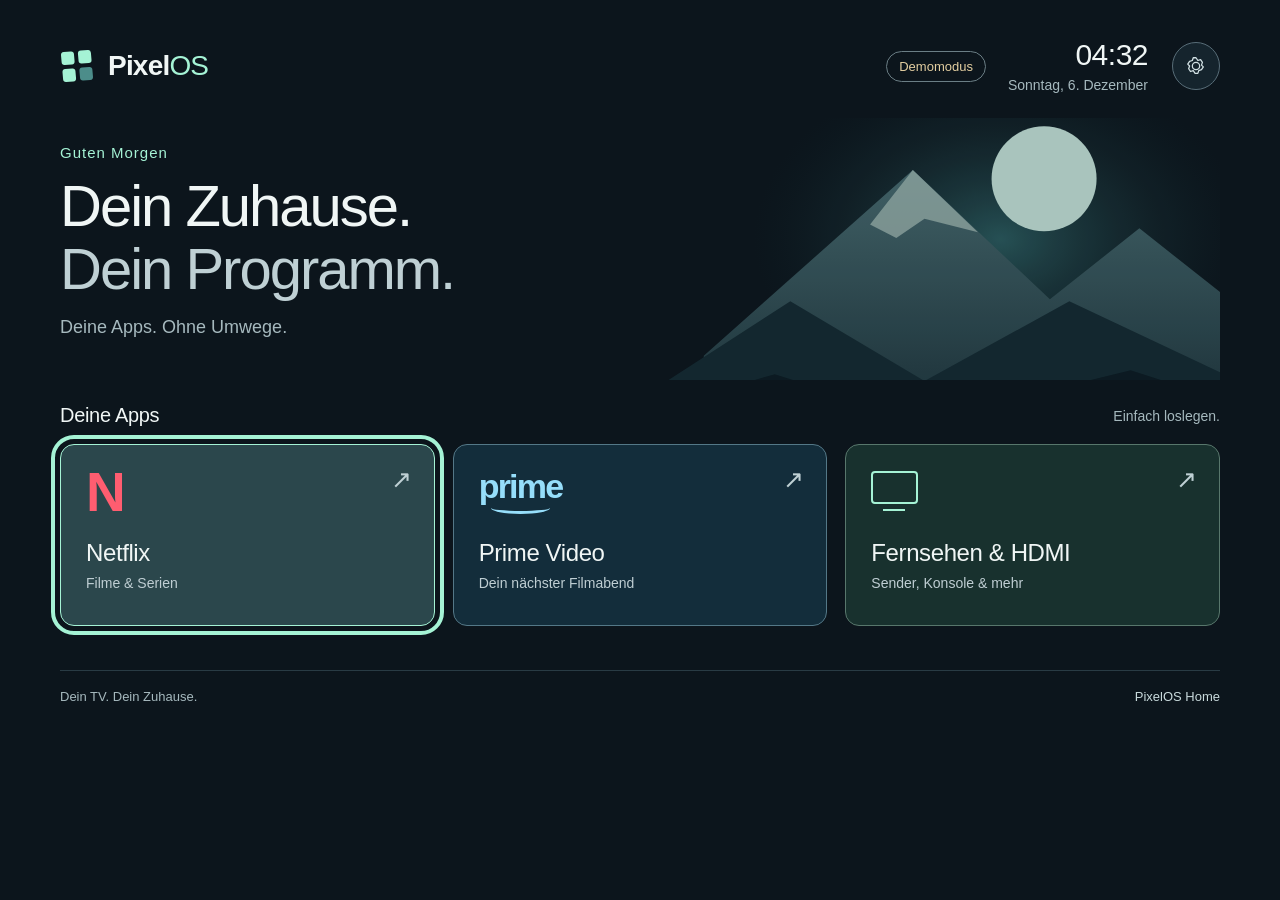
==== home/index.html @ fd9e1110 "PixelOS-Startseite und Launcher ohne PC Statische Fassung fuer GitHub Pages: Startseite startet Pixe" ====
<!doctype html>
<html lang="de">
<head>
  <meta charset="utf-8">
  <meta name="viewport" content="width=device-width, initial-scale=1">
  <meta name="theme-color" content="#0c151c">
  <title>PixelOS Home</title>
  <link rel="stylesheet" href="styles.css">
  <script src="app.js" defer></script>
</head>
<body>
  <object id="application-manager" type="application/oipfApplicationManager" aria-hidden="true" tabindex="-1"></object>
  <div class="startup" id="startup" aria-hidden="true" hidden>
    <div class="startup-content">
      <span class="brand-mark startup-mark"><i></i><i></i><i></i><i></i></span>
      <p class="startup-wordmark">Pixel<span>OS</span></p>
      <p class="startup-caption">Dein Fernseher. Aufgeräumt.</p>
    </div>
  </div>
  <main class="launcher" id="launcher">
    <header class="header">
      <div class="identity"><span class="brand-mark" aria-hidden="true"><i></i><i></i><i></i><i></i></span><p class="brand">Pixel<span>OS</span></p></div>
      <div class="header-tools">
        <span class="mode-badge" id="mode-badge">Verbinden</span>
        <div class="clock-panel"><time class="clock" id="clock" aria-label="Aktuelle Uhrzeit">--:--</time><p class="date" id="date"></p></div>
        <button class="settings-button" id="settings-button" type="button" data-focusable aria-label="Einstellungen öffnen" aria-expanded="false" aria-controls="settings-panel"><svg viewBox="0 0 24 24" aria-hidden="true" focusable="false"><path d="M12 8a4 4 0 1 0 0 8 4 4 0 0 0 0-8ZM9 3l-1 3-3 1-2 3 2 2-1 3 2 3 3-1 2 3h3l1-3 3-1 2-3-2-2 1-3-2-3-3 1-2-3Z"/></svg></button>
      </div>
    </header>
    <section class="hero" aria-labelledby="welcome-title">
      <div class="hero-copy"><p class="eyebrow" id="greeting">Willkommen zu Hause</p><h1 id="welcome-title">Dein Zuhause.<br><span>Dein Programm.</span></h1><p class="hero-note">Deine Apps. Ohne Umwege.</p></div>
      <svg class="landscape" viewBox="0 0 720 400" aria-hidden="true" focusable="false">
        <defs><radialGradient id="sky"><stop offset="0" stop-color="#397b7d" stop-opacity=".65"/><stop offset="1" stop-color="#0c151c" stop-opacity="0"/></radialGradient><linearGradient id="mountain" x2="0" y2="1"><stop stop-color="#46686d"/><stop offset="1" stop-color="#182d35"/></linearGradient></defs>
        <ellipse cx="420" cy="180" rx="290" ry="205" fill="url(#sky)"/><circle cx="465" cy="118" r="54" fill="#bad8cf"/>
        <path d="M115 300 330 109 471 242 563 169 720 293V400H115Z" fill="url(#mountain)"/><path d="m330 109 67 64-55-14-29 20-27-14Z" fill="#a5bcb6" opacity=".7"/>
        <path d="M40 350 204 244 342 326 491 244 720 352v48H40Z" fill="#142a32"/><path d="M0 373 188 319 340 367 554 315 720 368v32H0Z" fill="#0c1b23"/><path d="M270 386h290m-254-12h193m-156-12h105" stroke="#65918c" opacity=".3"/>
      </svg>
    </section>
    <section class="app-section" aria-labelledby="apps-title">
      <div class="section-heading"><h2 id="apps-title">Deine Apps</h2><span>Einfach loslegen.</span></div>
      <div class="apps">
        <button class="app-tile netflix" type="button" data-action="netflix" data-focusable disabled><span class="app-symbol netflix-symbol" aria-hidden="true">N</span><span class="tile-title">Netflix</span><span class="tile-description">Filme &amp; Serien</span><span class="app-arrow" aria-hidden="true">&#8599;</span></button>
        <button class="app-tile prime" type="button" data-action="prime" data-focusable disabled><span class="app-symbol prime-symbol" aria-hidden="true">prime<span class="prime-smile"></span></span><span class="tile-title">Prime Video</span><span class="tile-description">Dein nächster Filmabend</span><span class="app-arrow" aria-hidden="true">&#8599;</span></button>
        <button class="app-tile sources" type="button" data-action="sources" data-focusable disabled><span class="app-symbol source-symbol" aria-hidden="true"><span></span></span><span class="tile-title">Fernsehen &amp; HDMI</span><span class="tile-description">Sender, Konsole &amp; mehr</span><span class="app-arrow" aria-hidden="true">&#8599;</span></button>
      </div>
    </section>
    <footer><span>Dein TV. Dein Zuhause.</span><span class="footer-brand">PixelOS Home</span></footer>
    <div class="status-panel" id="status-panel" role="status" aria-live="polite" aria-atomic="true" hidden><p id="status"></p></div>
    <aside class="settings-panel" id="settings-panel" aria-labelledby="settings-title" hidden>
      <div class="settings-heading"><h2 id="settings-title">Dein PixelOS</h2><button class="close-button" id="close-settings" type="button" data-focusable aria-label="Einstellungen schließen">&#215;</button></div>
      <p class="settings-label">So, wie es dir gefällt.</p>
      <button class="preference-button" id="theme-button" type="button" data-focusable>Design: Ozean</button>
      <button class="preference-button" id="startup-button" type="button" data-focusable aria-pressed="true">Startanimation: Ein</button>
      <button class="preference-button" id="replay-startup" type="button" data-focusable>Animation ansehen</button>
      <p class="settings-label">Fernseher</p>
      <div class="volume-controls"><button class="small-button" type="button" data-action="volume_down" data-focusable aria-label="Leiser" disabled>&minus;</button><span>Lautstärke</span><button class="small-button" type="button" data-action="volume_up" data-focusable aria-label="Lauter" disabled>+</button></div>
      <button class="preference-button" id="return-to-tv" type="button" data-action="exit" data-focusable disabled>Zurück zum TV</button>
      <p class="settings-note" id="mode-note">Verbindung wird hergestellt.</p>
    </aside>
    <noscript><p class="noscript">Bitte JavaScript im TV-Browser aktivieren.</p></noscript>
  </main>
</body>
</html>
---- home/styles.css ----
* { box-sizing: border-box; }
[hidden] { display: none !important; }
html { min-height: 100%; background: #0c151c; }
body { margin: 0; background: #0c151c; color: #f0f6f5; font: 18px Arial, Helvetica, sans-serif; }
button, a { -webkit-tap-highlight-color: transparent; }
button { font: inherit; cursor: pointer; }
button:disabled { cursor: default; opacity: .55; }
button:focus, a:focus { outline: 4px solid #a5f3d5; outline-offset: 5px; }
p, h1, h2 { margin: 0; }
#application-manager { position: absolute; width: 0; height: 0; visibility: hidden; }
.launcher { max-width: 1440px; min-height: 720px; margin: 0 auto; padding: 34px 60px 25px; }
.header, .identity, .header-tools { display: flex; align-items: center; }
.header { height: 64px; justify-content: space-between; }
.brand-mark { display: inline-flex; width: 34px; height: 34px; flex-wrap: wrap; transform: rotate(-5deg); }
.brand-mark i { display: block; width: 13px; height: 13px; margin: 2px; border-radius: 3px; background: #a5f3d5; }
.brand-mark i:last-child { background: #4c8d8a; }
.brand { margin-left: 14px; font-size: 28px; font-weight: bold; letter-spacing: -.8px; }
.brand span { color: #a5f3d5; font-weight: normal; }
.clock-panel { margin-left: 22px; text-align: right; }
.clock { font-size: 30px; line-height: 1; letter-spacing: -.5px; }
.date { margin-top: 7px; color: #a6b9be; font-size: 14px; }
.settings-button, .close-button { display: inline-flex; align-items: center; justify-content: center; width: 48px; height: 48px; margin-left: 24px; border: 1px solid #586d78; border-radius: 50%; color: #d2e1e4; background: #15242d; }
.settings-button svg { width: 22px; height: 22px; fill: none; stroke: currentColor; stroke-width: 1.4; stroke-linecap: round; stroke-linejoin: round; }
.settings-button:hover, .close-button:hover { background: #25404a; }
.mode-badge { border: 1px solid #6b7e85; border-radius: 20px; padding: 7px 12px; font-size: 13px; color: #e4cfa1; }
.mode-badge.control { display: none; }
.hero { position: relative; height: 262px; margin-top: 20px; overflow: hidden; }
.hero-copy { position: relative; z-index: 1; padding-top: 26px; }
.eyebrow { margin-bottom: 14px; color: #a5f3d5; font-size: 15px; letter-spacing: 1px; }
h1 { font-size: 58px; line-height: 1.08; letter-spacing: -2px; font-weight: normal; }
h1 span { color: #bfd0d4; }
.hero-note { margin-top: 17px; color: #a6b9be; font-size: 18px; }
.landscape { position: absolute; top: -54px; right: -72px; width: 700px; height: 389px; opacity: .9; }
.app-section { margin-top: 24px; }
.section-heading { display: flex; align-items: center; justify-content: space-between; }
.section-heading h2 { font-size: 20px; font-weight: normal; letter-spacing: -.3px; }
.section-heading > span { color: #a6b9be; font-size: 14px; }
.apps { display: flex; margin: 17px -9px 0; }
.app-tile { position: relative; display: flex; flex: 1 1 0; min-width: 0; height: 182px; flex-direction: column; align-items: flex-start; margin: 0 9px; padding: 20px 25px; border: 1px solid #526875; border-radius: 14px; color: #f0f6f5; text-align: left; background: #182832; transition: background-color .15s, border-color .15s; }
.app-tile.netflix { background: #271e28; border-color: #78616f; }
.app-tile.prime { background: #132d3b; border-color: #547887; }
.app-tile.sources { background: #18312e; border-color: #58776c; }
.app-tile:hover, .app-tile:focus { background: #2b474c; border-color: #a5f3d5; }
.app-symbol { display: block; height: 65px; margin-bottom: 8px; }
.netflix-symbol { color: #ff5d70; font-size: 55px; font-weight: bold; line-height: 1; }
.prime-symbol { position: relative; padding-top: 1px; color: #96defa; font-size: 34px; line-height: 1.2; font-weight: bold; letter-spacing: -1.8px; }
.prime-smile { position: absolute; left: 12px; top: 37px; width: 59px; height: 12px; border-bottom: 3px solid #96defa; border-radius: 0 0 60% 60%; }
.source-symbol { padding-top: 6px; }
.source-symbol > span { position: relative; display: block; width: 47px; height: 33px; border: 2px solid #a5f3d5; border-radius: 4px; }
.source-symbol > span:after { content: ''; position: absolute; width: 22px; height: 2px; left: 10px; bottom: -9px; background: #a5f3d5; }
.tile-title { font-size: 24px; line-height: 1.25; font-weight: normal; letter-spacing: -.4px; }
.tile-description { margin-top: 7px; font-size: 14px; color: #bfced3; }
.app-arrow { position: absolute; top: 20px; right: 22px; color: #bfd0d4; font-size: 25px; }
footer { display: flex; justify-content: space-between; margin-top: 44px; padding-top: 18px; border-top: 1px solid #293b44; color: #a6b9be; font-size: 13px; }
.footer-brand { color: #c9dadc; }
.settings-panel { position: fixed; z-index: 5; top: 94px; right: 42px; width: 380px; max-height: calc(100vh - 115px); overflow-y: auto; padding: 25px; border: 1px solid #5e7881; border-radius: 18px; background: #12242d; box-shadow: 0 16px 48px rgba(0,0,0,.45); }
.settings-heading { display: flex; justify-content: space-between; align-items: center; }
.settings-heading h2 { font-size: 25px; font-weight: normal; }
.close-button { flex-shrink: 0; margin-left: 12px; font-size: 26px; }
.settings-label { margin: 20px 0 13px; color: #b8cbd0; font-size: 15px; }
.preference-button { display: block; min-height: 47px; width: 100%; margin: 10px 0; padding: 12px 14px; color: #f0f6f5; border: 1px solid #607983; border-radius: 8px; background: #1d3640; text-align: left; font-size: 16px; }
.preference-button:hover { background: #2d4b55; }
.volume-controls { display: flex; align-items: center; justify-content: space-between; color: #d0e0e2; font-size: 16px; }
.small-button { width: 48px; height: 46px; border: 1px solid #607983; border-radius: 8px; color: #f0f6f5; background: #1d3640; font-size: 26px; }
.settings-note { margin: 20px 0 12px; color: #afc5cb; font-size: 14px; line-height: 1.5; }
.setup-link { display: inline-flex; align-items: center; min-height: 44px; color: #a5f3d5; font-size: 15px; }
.status-panel { position: fixed; z-index: 6; bottom: 30px; left: 50%; transform: translateX(-50%); max-width: 850px; width: calc(100% - 80px); padding: 16px 23px; border: 1px solid #74959b; border-radius: 12px; color: #f0f6f5; background: #1b333d; font-size: 17px; line-height: 1.45; }
.startup { position: fixed; z-index: 10; top: 0; right: 0; bottom: 0; left: 0; display: flex; align-items: center; justify-content: center; color: #f0f6f5; background: #0c151c; animation: startup-fade 1.6s ease both; }
.startup-content { text-align: center; animation: startup-rise 1.6s ease both; }
.startup-mark { width: 58px; height: 58px; margin-bottom: 22px; }
.startup-mark i { width: 23px; height: 23px; margin: 3px; border-radius: 5px; }
.startup-wordmark { font-size: 68px; font-weight: bold; letter-spacing: -3px; }
.startup-wordmark span { font-weight: normal; color: #a5f3d5; }
.startup-caption { margin-top: 16px; color: #afc5cb; font-size: 17px; letter-spacing: .5px; }
.noscript { margin-top: 20px; color: #f3d8a5; }
.noscript a { color: #a5f3d5; }
.theme-lagoon { background: #132121; }
.theme-lagoon .launcher { background: #132121; }
.theme-lagoon .landscape { opacity: .65; }
.theme-lagoon .app-tile { background: #233a37; border-color: #6b8b7d; }
.theme-lagoon .app-tile:focus, .theme-lagoon .app-tile:hover { background: #345149; }
.theme-lagoon .settings-panel { background: #1b302e; }
@keyframes startup-fade { 0% { opacity: 0; } 18%, 78% { opacity: 1; } 100% { opacity: 0; } }
@keyframes startup-rise { 0% { transform: translateY(9px); } 60%, 100% { transform: translateY(0); } }
@media (min-width: 1440px) { .launcher { padding-top: 48px; } .hero { height: 310px; margin-top: 34px; } .hero-copy { padding-top: 40px; } h1 { font-size: 72px; } .landscape { top: -50px; width: 800px; height: 445px; } .app-tile { height: 206px; padding-top: 27px; } .app-symbol { margin-bottom: 18px; } }
@media (max-width: 1000px) { .launcher { padding-left: 36px; padding-right: 36px; } h1 { font-size: 49px; } .landscape { right: -155px; opacity: .62; } .app-tile { padding-left: 19px; } .tile-title { font-size: 21px; } }
@media (max-width: 700px) { .launcher { min-height: 100vh; padding: 24px; } .header { height: 60px; } .brand { font-size: 24px; } .brand-mark { width: 30px; height: 30px; } .brand-mark i { width: 11px; height: 11px; } .clock { font-size: 25px; } .date { display: none; } .clock-panel { margin-left: 12px; } .settings-button { margin-left: 14px; } .mode-badge { font-size: 11px; padding: 5px 8px; } .hero { height: 268px; margin-top: 16px; } .hero-copy { padding-top: 30px; } h1 { font-size: 45px; letter-spacing: -1.8px; } .hero-note { font-size: 16px; } .landscape { top: -17px; right: -232px; width: 600px; height: 334px; opacity: .3; } .app-section { margin-top: 16px; } .section-heading > span { display: none; } .apps { flex-wrap: wrap; } .app-tile { flex: 1 1 100%; height: 144px; margin-bottom: 16px; padding: 22px 24px 20px 105px; justify-content: center; } .app-symbol { position: absolute; top: 38px; left: 26px; height: 62px; margin: 0; } .netflix-symbol { left: 35px; } .prime-symbol { font-size: 28px; top: 42px; left: 17px; } .prime-smile { top: 32px; width: 47px; left: 10px; } .app-arrow { top: 16px; right: 18px; font-size: 21px; } .tile-title { font-size: 23px; } footer { margin-top: 22px; } .settings-panel { top: 88px; right: 20px; left: 20px; width: auto; max-height: calc(100vh - 108px); } .status-panel { bottom: 20px; width: calc(100% - 40px); font-size: 15px; } .startup-mark { width: 58px; height: 58px; } .startup-mark i { width: 23px; height: 23px; } }
@media (max-width: 400px) { .clock-panel { display: none; } h1 { font-size: 39px; } .hero { height: 248px; } .app-tile { padding-left: 94px; } .tile-title { font-size: 20px; } }
@media (prefers-reduced-motion: reduce) { *, *:before, *:after { animation: none !important; transition: none !important; } }
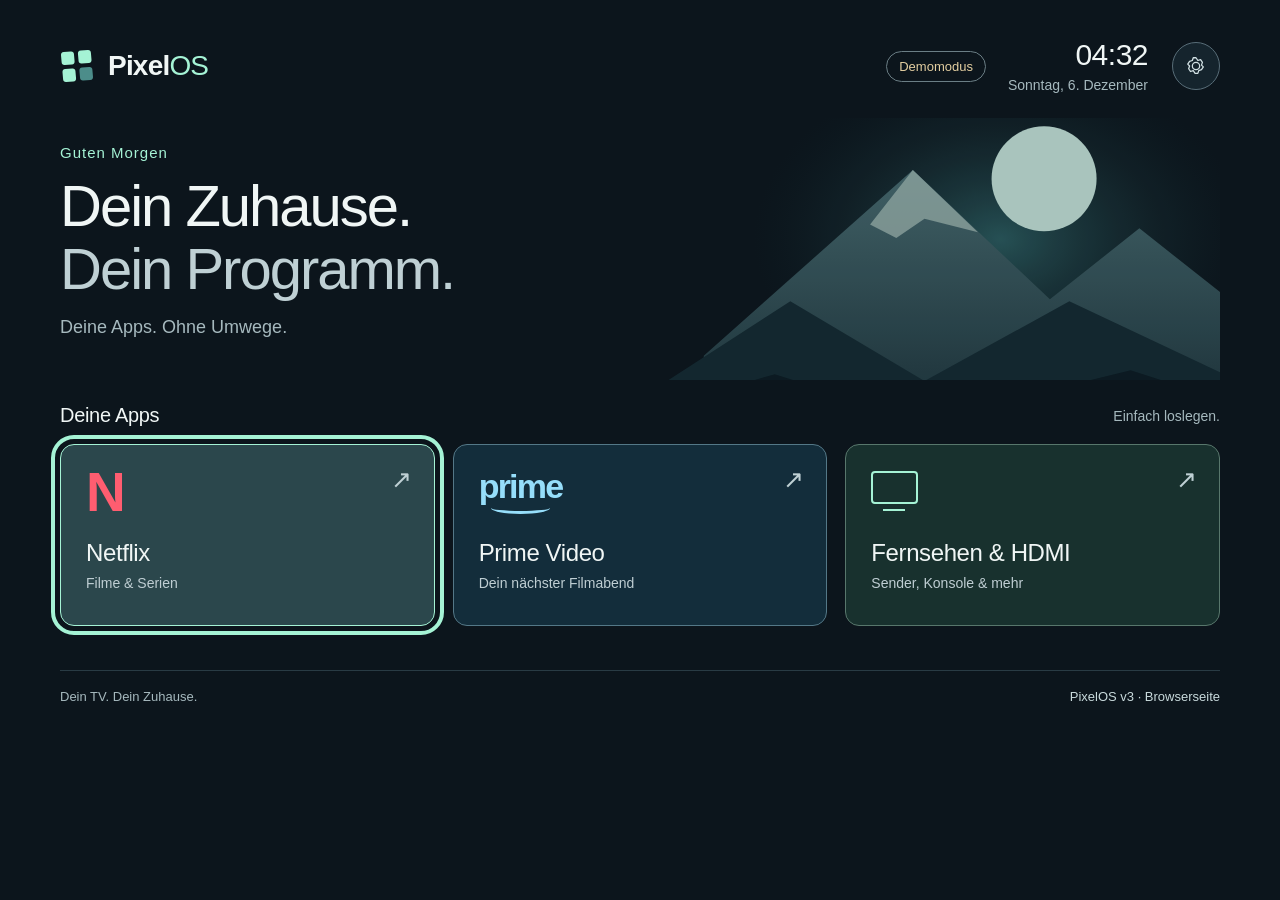
==== commit c6fe5212: "Startseite v3: haengenden Seitenwechsel durch Neuladen verdraengen window.stop() reichte am TV nicht" ====
--- a/home/index.html
+++ b/home/index.html
@@ -5,8 +5,8 @@
   <meta name="viewport" content="width=device-width, initial-scale=1">
   <meta name="theme-color" content="#0c151c">
   <title>PixelOS Home</title>
-  <link rel="stylesheet" href="styles.css">
-  <script src="app.js" defer></script>
+  <link rel="stylesheet" href="styles.css?v=3">
+  <script src="app.js?v=3" defer></script>
 </head>
 <body>
   <object id="application-manager" type="application/oipfApplicationManager" aria-hidden="true" tabindex="-1"></object>
@@ -43,7 +43,7 @@
         <button class="app-tile sources" type="button" data-action="sources" data-focusable disabled><span class="app-symbol source-symbol" aria-hidden="true"><span></span></span><span class="tile-title">Fernsehen &amp; HDMI</span><span class="tile-description">Sender, Konsole &amp; mehr</span><span class="app-arrow" aria-hidden="true">&#8599;</span></button>
       </div>
     </section>
-    <footer><span>Dein TV. Dein Zuhause.</span><span class="footer-brand">PixelOS Home</span></footer>
+    <footer><span>Dein TV. Dein Zuhause.</span><span class="footer-brand" id="footer-brand">PixelOS Home</span></footer>
     <div class="status-panel" id="status-panel" role="status" aria-live="polite" aria-atomic="true" hidden><p id="status"></p></div>
     <aside class="settings-panel" id="settings-panel" aria-labelledby="settings-title" hidden>
       <div class="settings-heading"><h2 id="settings-title">Dein PixelOS</h2><button class="close-button" id="close-settings" type="button" data-focusable aria-label="Einstellungen schließen">&#215;</button></div>
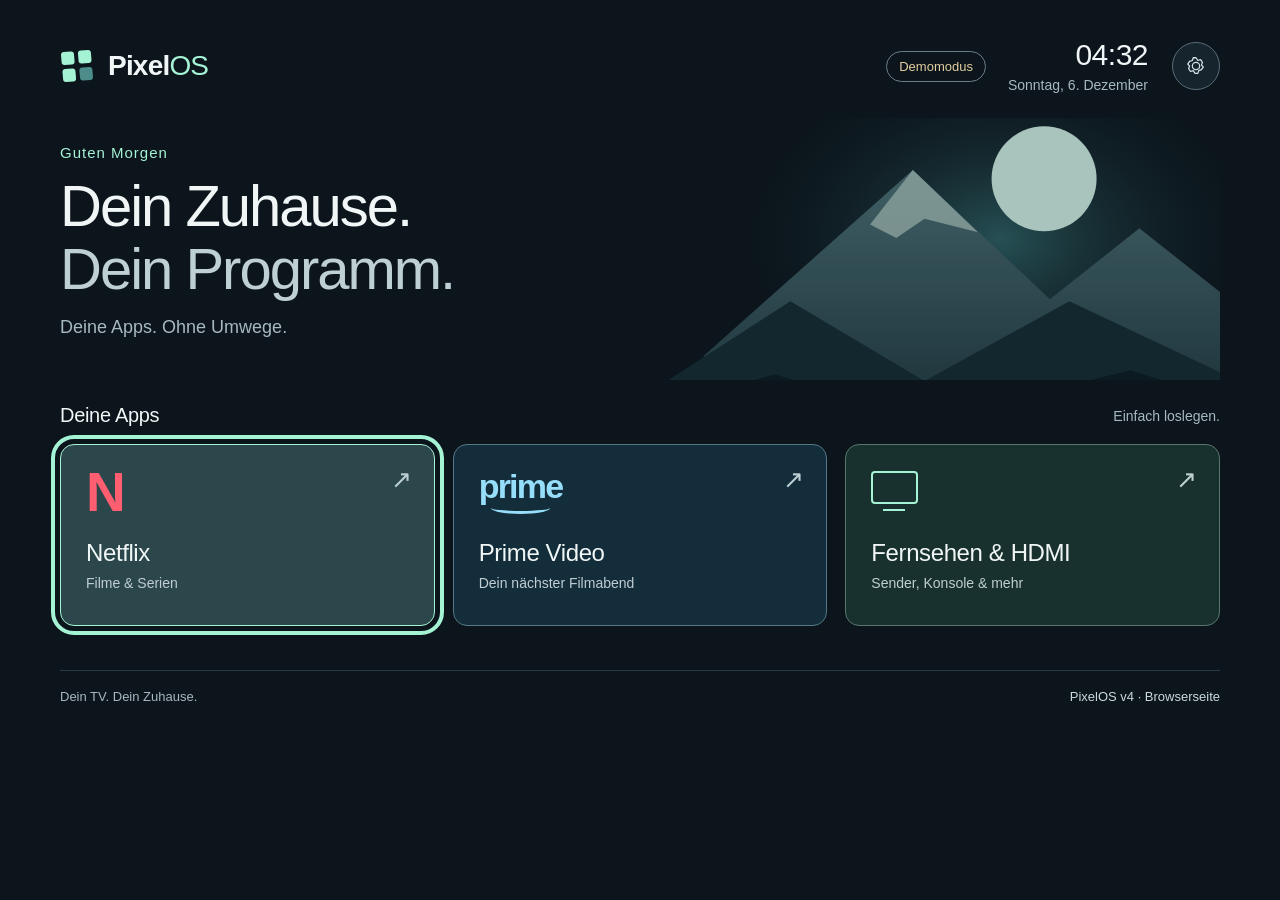
==== commit b25e7777: "Launcher v4: Diagnosemodus fuer den Vergleichstest Mit ?diag=<Heimnetz-IP:Port> meldet der Launcher " ====
--- a/home/index.html
+++ b/home/index.html
@@ -5,8 +5,8 @@
   <meta name="viewport" content="width=device-width, initial-scale=1">
   <meta name="theme-color" content="#0c151c">
   <title>PixelOS Home</title>
-  <link rel="stylesheet" href="styles.css?v=3">
-  <script src="app.js?v=3" defer></script>
+  <link rel="stylesheet" href="styles.css?v=4">
+  <script src="app.js?v=4" defer></script>
 </head>
 <body>
   <object id="application-manager" type="application/oipfApplicationManager" aria-hidden="true" tabindex="-1"></object>
